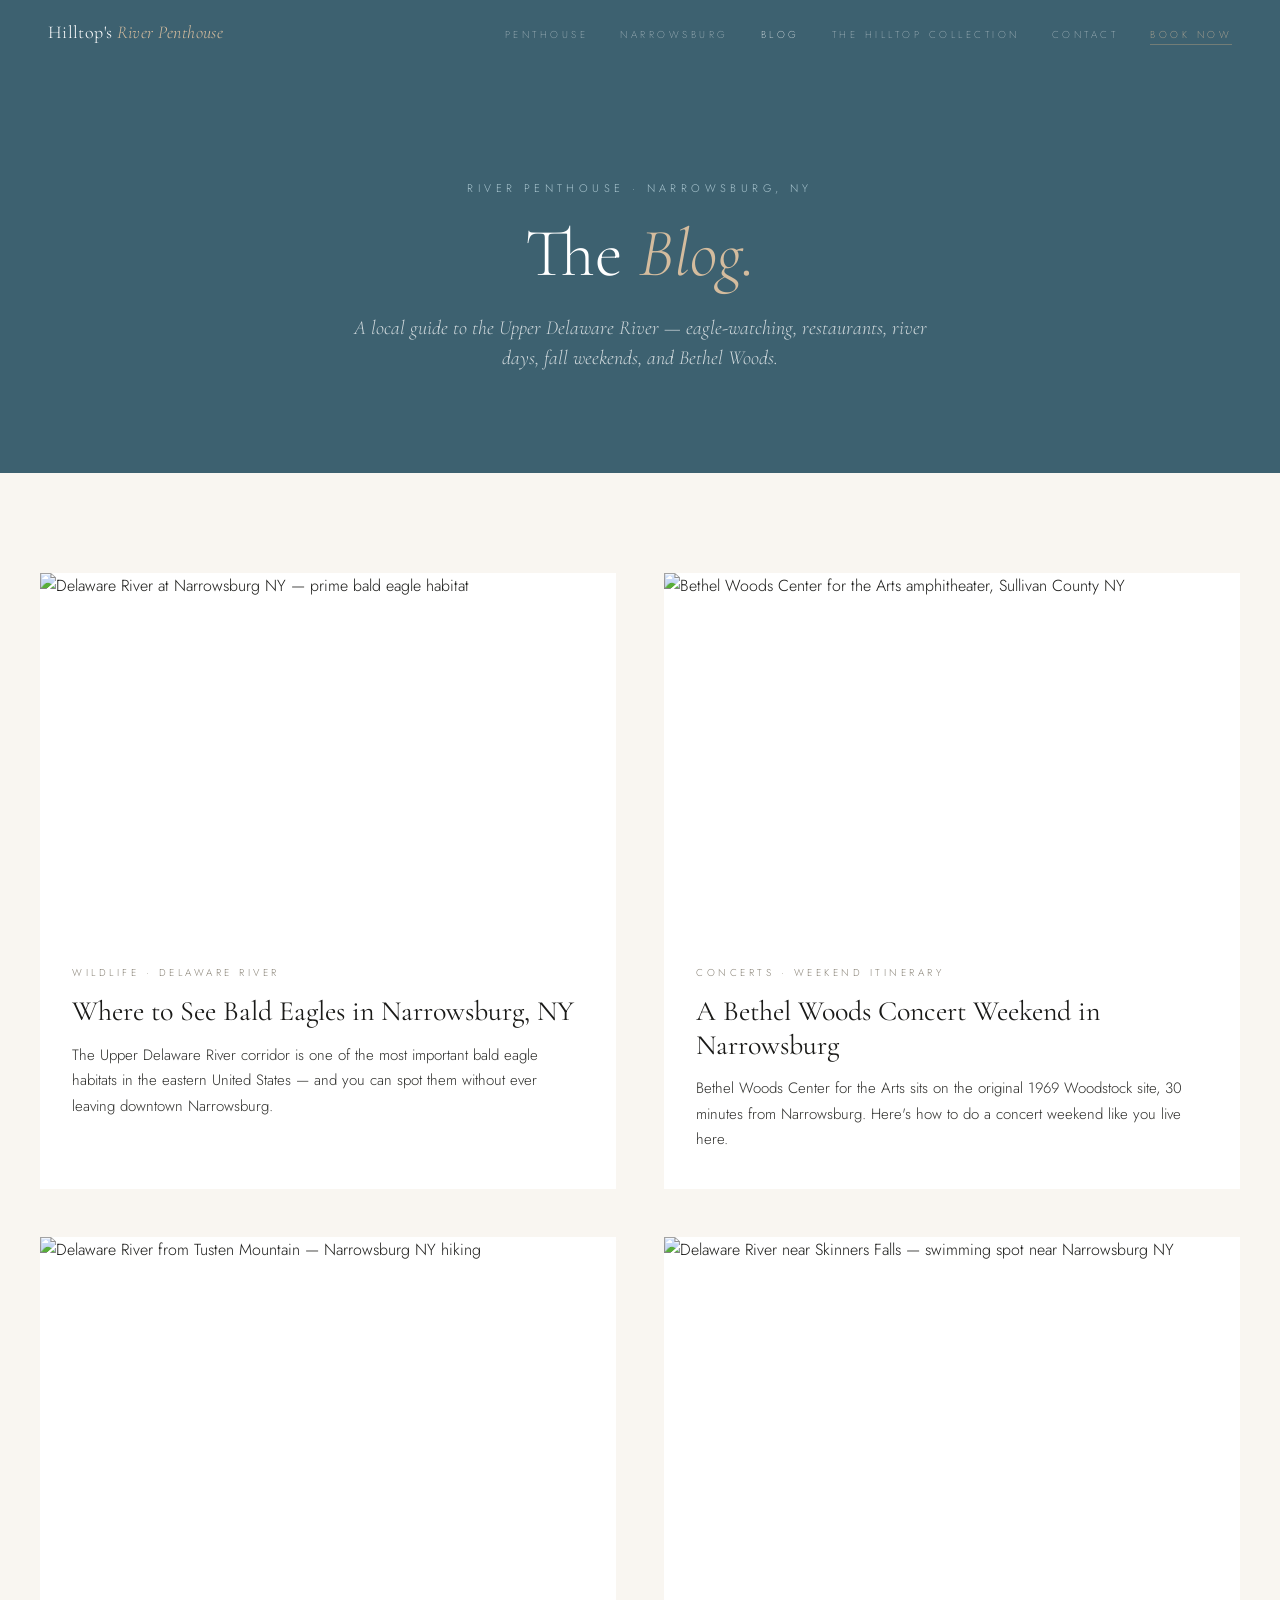
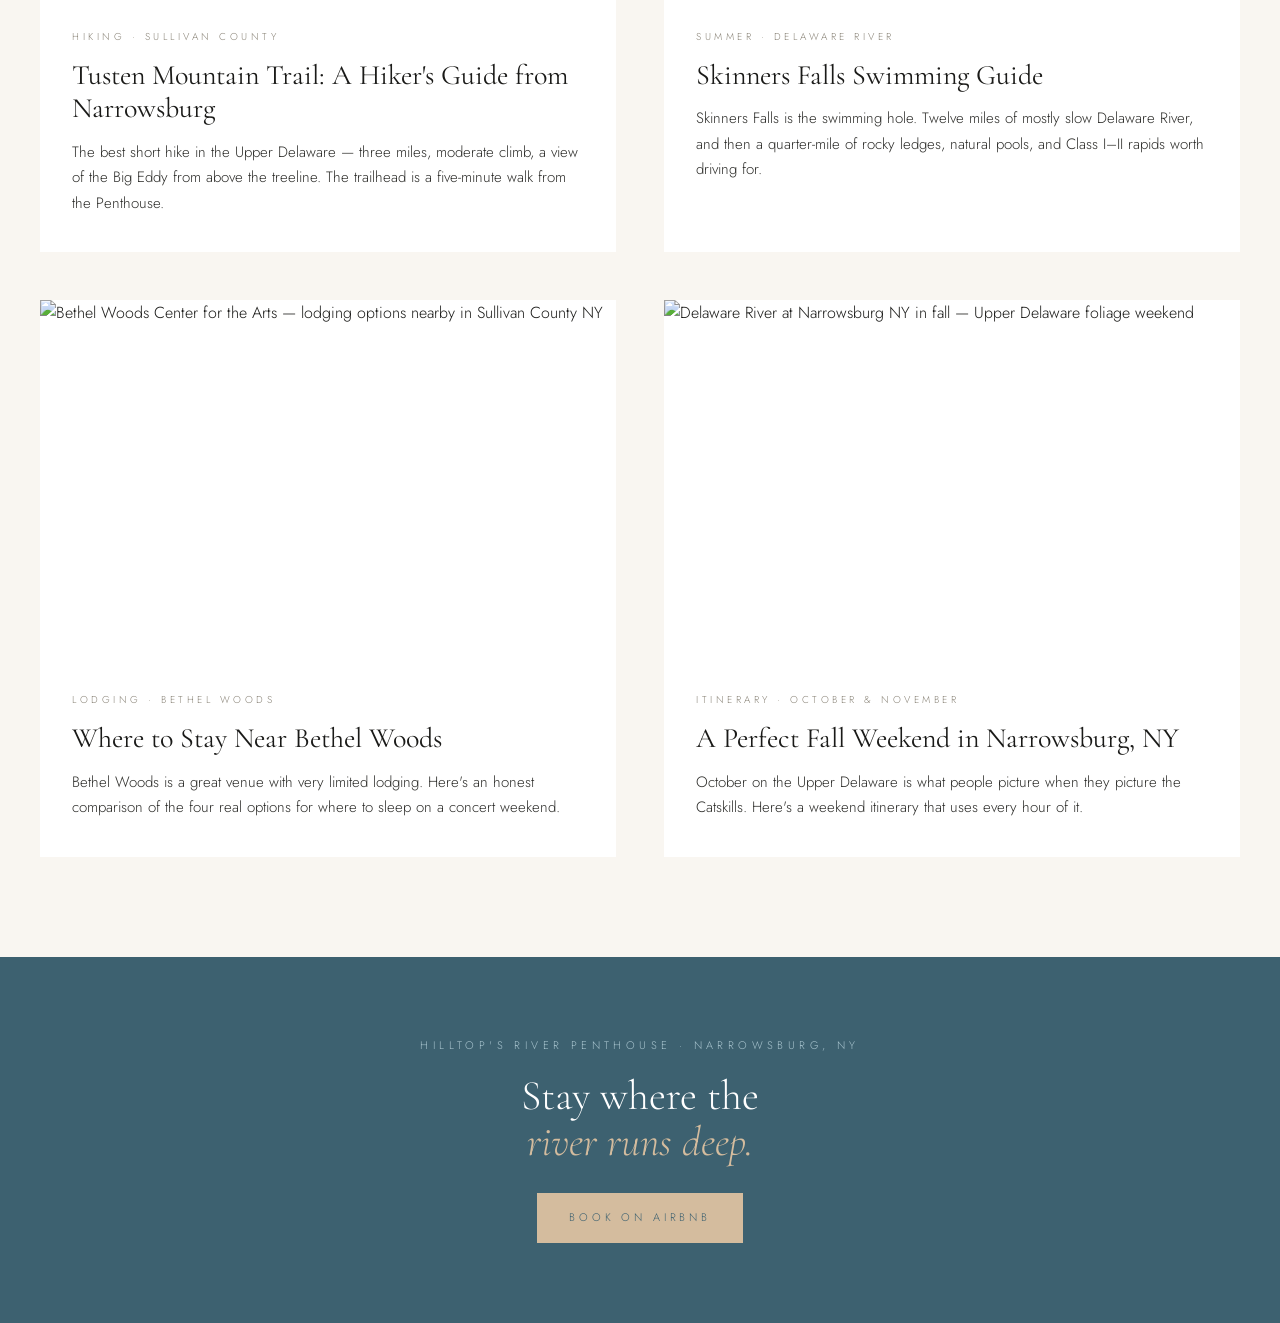
==== riverpenthouse/blog/index.html @ 088f4611 "Add files via upload" ====
<!DOCTYPE html>
<html lang="en">
<head>
  <meta charset="UTF-8">
  <meta name="viewport" content="width=device-width, initial-scale=1.0">
  <title>River Penthouse Blog · A Local Guide to Narrowsburg & The Upper Delaware</title>
  <meta name="description" content="A local guide to Narrowsburg NY, the Upper Delaware River, and Sullivan County Catskills — bald eagles, hiking, restaurants, Bethel Woods, and weekend itineraries.">
  <link rel="canonical" href="https://www.riverpenthouse.com/blog">
  <meta property="og:title" content="River Penthouse Blog · A Local Guide to Narrowsburg">
  <meta property="og:description" content="Local guide to Narrowsburg NY, the Delaware River, and Sullivan County Catskills.">
  <meta property="og:image" content="https://www.riverpenthouse.com/img/hero.webp">
  <meta property="og:type" content="website">
  <meta property="og:url" content="https://www.riverpenthouse.com/blog">
  <script type="application/ld+json">
  {
    "@context": "https://schema.org",
    "@type": "Blog",
    "name": "River Penthouse Blog",
    "description": "A local guide to Narrowsburg, NY, the Upper Delaware River, and Sullivan County Catskills — bald eagles, hiking, restaurants, Bethel Woods, and weekend itineraries.",
    "url": "https://www.riverpenthouse.com/blog",
    "publisher": {
      "@type": "Organization",
      "name": "Hilltop\u0027s River Penthouse",
      "url": "https://www.riverpenthouse.com/"
    },
    "blogPost": [
      {
        "@type": "BlogPosting",
        "headline": "Where to See Bald Eagles in Narrowsburg, NY",
        "url": "https://www.riverpenthouse.com/blog/where-to-see-bald-eagles-narrowsburg",
        "datePublished": "2026-05-14",
        "image": "https://www.riverpenthouse.com/img/hero.webp"
      },
      {
        "@type": "BlogPosting",
        "headline": "A Bethel Woods Concert Weekend in Narrowsburg",
        "url": "https://www.riverpenthouse.com/blog/bethel-woods-concert-weekend-narrowsburg",
        "datePublished": "2026-05-14",
        "image": "https://www.riverpenthouse.com/img/bethel-woods.webp"
      },
      {
        "@type": "BlogPosting",
        "headline": "Tusten Mountain Trail: A Hiker's Guide from Narrowsburg",
        "url": "https://www.riverpenthouse.com/blog/tusten-mountain-trail-hike-narrowsburg",
        "datePublished": "2026-05-14",
        "image": "https://www.riverpenthouse.com/img/hero.webp"
      },
      {
        "@type": "BlogPosting",
        "headline": "Skinners Falls Swimming Guide",
        "url": "https://www.riverpenthouse.com/blog/skinners-falls-swimming-guide",
        "datePublished": "2026-05-14",
        "image": "https://www.riverpenthouse.com/img/hero.webp"
      },
      {
        "@type": "BlogPosting",
        "headline": "Where to Stay Near Bethel Woods",
        "url": "https://www.riverpenthouse.com/blog/where-to-stay-near-bethel-woods",
        "datePublished": "2026-05-14",
        "image": "https://www.riverpenthouse.com/img/bethel-woods.webp"
      },
      {
        "@type": "BlogPosting",
        "headline": "A Perfect Fall Weekend in Narrowsburg, NY",
        "url": "https://www.riverpenthouse.com/blog/perfect-fall-weekend-narrowsburg",
        "datePublished": "2026-05-14",
        "image": "https://www.riverpenthouse.com/img/hero.webp"
      }
    ]
  }
  </script>
  <link href="https://fonts.googleapis.com/css2?family=Cormorant+Garamond:ital,wght@0,300;0,400;0,600;1,300;1,400;1,600&family=Jost:wght@200;300;400&display=swap" rel="stylesheet">
  <style>
    *, *::before, *::after { box-sizing: border-box; margin: 0; padding: 0; }
    :root {
      --cream: #f9f6f1;
      --cream-dark: #f0ebe3;
      --sand: #e0d8cc;
      --river: #6b8f9e;
      --river-deep: #3d6170;
      --river-light: #a8c4ce;
      --ink: #1a1a18;
      --ink-soft: #2e2e2b;
      --stone: #8a8478;
      --stone-light: #b5b0a8;
      --gold: #c4a882;
      --gold-light: #d4bc9e;
      --white: #ffffff;
    }
    html { scroll-behavior: smooth; }
    body { background: var(--cream); color: var(--ink); font-family: 'Jost', sans-serif; font-weight: 300; overflow-x: hidden; width: 100%; line-height: 1.6; }
    img { max-width: 100%; height: auto; display: block; }
    a { color: inherit; }

    /* NAV */
    .site-nav { position: fixed; top: 0; left: 0; right: 0; z-index: 1000; padding: 18px 48px; display: flex; align-items: center; justify-content: space-between; transition: background 0.4s ease, box-shadow 0.4s ease; }
    .site-nav.scrolled { background: rgba(26,26,24,0.92); backdrop-filter: blur(12px); -webkit-backdrop-filter: blur(12px); box-shadow: 0 1px 0 rgba(255,255,255,0.06); }
    .nav-logo { font-family: 'Cormorant Garamond', serif; font-weight: 300; font-size: 18px; color: var(--white); text-decoration: none; letter-spacing: 0.02em; flex-shrink: 0; }
    .nav-logo em { font-style: italic; color: var(--gold-light); }
    .nav-links { display: flex; align-items: center; gap: 32px; list-style: none; }
    .nav-links a { font-family: 'Jost', sans-serif; font-weight: 200; font-size: 10px; letter-spacing: 0.35em; text-transform: uppercase; color: rgba(255,255,255,0.65); text-decoration: none; transition: color 0.2s ease; }
    .nav-links a:hover { color: var(--white); }
    .nav-links a.active { color: var(--white); }
    .nav-links .nav-book a { color: var(--gold-light); border-bottom: 1px solid rgba(196,168,130,0.4); padding-bottom: 2px; }
    .nav-links .nav-book a:hover { color: var(--gold); border-color: var(--gold); }
    .nav-toggle { display: none; flex-direction: column; gap: 5px; cursor: pointer; padding: 4px; background: none; border: none; }
    .nav-toggle span { display: block; width: 22px; height: 1px; background: rgba(255,255,255,0.7); transition: all 0.3s ease; }
    .nav-toggle.open span:nth-child(1) { transform: translateY(6px) rotate(45deg); }
    .nav-toggle.open span:nth-child(2) { opacity: 0; }
    .nav-toggle.open span:nth-child(3) { transform: translateY(-6px) rotate(-45deg); }
    .nav-mobile { display: none; position: fixed; top: 64px; left: 0; right: 0; background: rgba(26,26,24,0.98); backdrop-filter: blur(12px); z-index: 999; padding: 20px 32px 36px; transform: translateY(-100%); transition: transform 0.35s ease; }
    .nav-mobile.open { transform: translateY(0); }
    .nav-mobile ul { list-style: none; }
    .nav-mobile li { padding: 14px 0; border-bottom: 1px solid rgba(255,255,255,0.08); }
    .nav-mobile a { font-family: 'Jost', sans-serif; font-weight: 300; font-size: 13px; letter-spacing: 0.2em; text-transform: uppercase; color: rgba(255,255,255,0.85); text-decoration: none; }
    .nav-mobile .nav-book-mobile a { color: var(--gold-light); }

    /* TYPOGRAPHY */
    .section-eyebrow { font-family: 'Jost', sans-serif; font-weight: 300; font-size: 11px; letter-spacing: 0.4em; text-transform: uppercase; color: var(--stone); }
    .section-title { font-family: 'Cormorant Garamond', serif; font-weight: 300; line-height: 1.05; letter-spacing: -0.01em; color: var(--ink); }
    .section-title em { font-style: italic; color: var(--gold); }

    /* BLOG-SPECIFIC */
    .post-hero { position: relative; height: 70vh; min-height: 480px; max-height: 720px; overflow: hidden; }
    .post-hero-bg { position: absolute; inset: 0; }
    .post-hero-bg img { width: 100%; height: 100%; object-fit: cover; }
    .post-hero-bg::after { content: ''; position: absolute; inset: 0; background: linear-gradient(to bottom, rgba(26,26,24,0.25) 0%, rgba(26,26,24,0.15) 40%, rgba(26,26,24,0.7) 100%); }
    .post-hero-content { position: absolute; bottom: 0; left: 0; right: 0; padding: 64px 48px; max-width: 1100px; margin: 0 auto; }
    .post-hero-eyebrow { font-family: 'Jost', sans-serif; font-weight: 300; font-size: 11px; letter-spacing: 0.4em; text-transform: uppercase; color: var(--gold-light); margin-bottom: 20px; }
    .post-hero-title { font-family: 'Cormorant Garamond', serif; font-weight: 300; font-size: clamp(36px, 6vw, 64px); line-height: 1.05; letter-spacing: -0.01em; color: var(--white); max-width: 920px; }
    .post-hero-title em { font-style: italic; color: var(--gold-light); }
    .post-meta { font-family: 'Jost', sans-serif; font-weight: 300; font-size: 12px; letter-spacing: 0.2em; text-transform: uppercase; color: rgba(255,255,255,0.6); margin-top: 24px; }

    .post-body { max-width: 720px; margin: 0 auto; padding: 80px 32px 60px; }
    .post-lead { font-family: 'Cormorant Garamond', serif; font-weight: 300; font-style: italic; font-size: 22px; line-height: 1.55; color: var(--ink-soft); margin-bottom: 40px; }
    .post-body h2 { font-family: 'Cormorant Garamond', serif; font-weight: 400; font-size: 30px; line-height: 1.2; letter-spacing: -0.005em; color: var(--ink); margin: 56px 0 20px; }
    .post-body h3 { font-family: 'Cormorant Garamond', serif; font-weight: 600; font-size: 22px; line-height: 1.3; color: var(--ink); margin: 36px 0 14px; }
    .post-body p { font-family: 'Jost', sans-serif; font-weight: 300; font-size: 17px; line-height: 1.85; color: var(--ink-soft); margin-bottom: 22px; }
    .post-body a { color: var(--river-deep); text-decoration: none; border-bottom: 1px solid rgba(61,97,112,0.3); transition: border-color 0.2s ease; }
    .post-body a:hover { border-color: var(--river-deep); }
    .post-body strong { font-weight: 400; color: var(--ink); }
    .post-body em { font-style: italic; }
    .post-body ul, .post-body ol { margin: 8px 0 26px; padding-left: 24px; }
    .post-body li { font-family: 'Jost', sans-serif; font-weight: 300; font-size: 17px; line-height: 1.85; color: var(--ink-soft); margin-bottom: 8px; padding-left: 4px; }
    .post-body li::marker { color: var(--gold); }
    .post-body blockquote { border-left: 3px solid var(--gold); padding: 6px 0 6px 26px; margin: 32px 0; font-family: 'Cormorant Garamond', serif; font-style: italic; font-size: 22px; line-height: 1.5; color: var(--river-deep); }
    .post-callout { background: var(--cream-dark); padding: 32px 36px; margin: 40px 0; border-left: 3px solid var(--gold); }
    .post-callout p { margin-bottom: 0; font-size: 16px; }
    .post-callout p + p { margin-top: 14px; }
    .post-callout strong { color: var(--river-deep); }

    /* RELATED POSTS */
    .related-section { background: var(--cream-dark); padding: 80px 32px; margin-top: 80px; }
    .related-inner { max-width: 1100px; margin: 0 auto; }
    .related-header { text-align: center; margin-bottom: 48px; }
    .related-header .section-eyebrow { display: block; margin-bottom: 16px; }
    .related-header .section-title { font-size: 38px; }
    .related-grid { display: grid; grid-template-columns: repeat(3, 1fr); gap: 32px; }
    .related-card { background: var(--white); overflow: hidden; display: block; color: inherit; text-decoration: none; transition: transform 0.3s ease, box-shadow 0.3s ease; }
    .related-card:hover { transform: translateY(-3px); box-shadow: 0 12px 32px rgba(26,26,24,0.08); }
    .related-card img { width: 100%; aspect-ratio: 4/3; object-fit: cover; }
    .related-card-info { padding: 24px 22px 26px; }
    .related-card-eyebrow { font-family: 'Jost', sans-serif; font-weight: 300; font-size: 10px; letter-spacing: 0.3em; text-transform: uppercase; color: var(--stone); margin-bottom: 10px; }
    .related-card-title { font-family: 'Cormorant Garamond', serif; font-weight: 400; font-size: 20px; line-height: 1.25; color: var(--ink); }

    /* CTA */
    .post-cta { background: var(--river-deep); padding: 80px 32px; text-align: center; color: var(--white); }
    .post-cta-eyebrow { font-family: 'Jost', sans-serif; font-weight: 300; font-size: 11px; letter-spacing: 0.4em; text-transform: uppercase; color: var(--river-light); margin-bottom: 18px; }
    .post-cta-title { font-family: 'Cormorant Garamond', serif; font-weight: 300; font-size: 42px; line-height: 1.1; color: var(--white); margin-bottom: 28px; }
    .post-cta-title em { font-style: italic; color: var(--gold-light); }
    .post-cta-btn { display: inline-block; padding: 16px 32px; font-family: 'Jost', sans-serif; font-weight: 300; font-size: 11px; letter-spacing: 0.35em; text-transform: uppercase; color: var(--river-deep); background: var(--gold-light); text-decoration: none; transition: background 0.3s ease; }
    .post-cta-btn:hover { background: var(--white); }

    /* BLOG INDEX */
    .blog-hero { background: var(--river-deep); padding: 180px 48px 100px; text-align: center; color: var(--white); }
    .blog-hero-eyebrow { font-family: 'Jost', sans-serif; font-weight: 300; font-size: 11px; letter-spacing: 0.4em; text-transform: uppercase; color: var(--river-light); margin-bottom: 20px; }
    .blog-hero-title { font-family: 'Cormorant Garamond', serif; font-weight: 300; font-size: clamp(40px, 6vw, 68px); line-height: 1.05; color: var(--white); margin-bottom: 24px; }
    .blog-hero-title em { font-style: italic; color: var(--gold-light); }
    .blog-hero-desc { font-family: 'Cormorant Garamond', serif; font-weight: 300; font-style: italic; font-size: 20px; color: rgba(255,255,255,0.75); max-width: 580px; margin: 0 auto; line-height: 1.5; }
    .blog-grid-section { padding: 100px 32px; }
    .blog-grid-inner { max-width: 1200px; margin: 0 auto; display: grid; grid-template-columns: repeat(2, 1fr); gap: 48px; }
    .blog-post-card { background: var(--white); overflow: hidden; display: block; color: inherit; text-decoration: none; transition: transform 0.3s ease, box-shadow 0.3s ease; }
    .blog-post-card:hover { transform: translateY(-4px); box-shadow: 0 16px 40px rgba(26,26,24,0.08); }
    .blog-post-card img { width: 100%; aspect-ratio: 16/10; object-fit: cover; }
    .blog-post-card-info { padding: 32px 32px 36px; }
    .blog-post-card-eyebrow { font-family: 'Jost', sans-serif; font-weight: 300; font-size: 10px; letter-spacing: 0.35em; text-transform: uppercase; color: var(--stone); margin-bottom: 14px; }
    .blog-post-card-title { font-family: 'Cormorant Garamond', serif; font-weight: 400; font-size: 28px; line-height: 1.2; color: var(--ink); margin-bottom: 14px; }
    .blog-post-card-excerpt { font-family: 'Jost', sans-serif; font-weight: 300; font-size: 15px; line-height: 1.7; color: var(--ink-soft); }
    .blog-post-card:hover .blog-post-card-title { color: var(--river-deep); }

    @media (max-width: 768px) {
      .site-nav { padding: 14px 20px; }
      .nav-links { display: none; }
      .nav-toggle { display: flex; }
      .nav-mobile { display: block; }
      .post-hero { height: auto; min-height: 360px; max-height: none; padding-top: 64px; }
      .post-hero-content { padding: 48px 24px 36px; }
      .post-body { padding: 56px 24px 40px; }
      .post-body h2 { font-size: 26px; margin: 40px 0 16px; }
      .post-body h3 { font-size: 20px; }
      .post-body p, .post-body li { font-size: 16px; }
      .related-grid { grid-template-columns: 1fr; gap: 24px; }
      .blog-hero { padding: 130px 20px 70px; }
      .blog-grid-section { padding: 60px 20px; }
      .blog-grid-inner { grid-template-columns: 1fr; gap: 32px; }
      .blog-post-card-info { padding: 24px 22px 28px; }
      .blog-post-card-title { font-size: 24px; }
      .post-cta { padding: 60px 24px; }
      .post-cta-title { font-size: 32px; }
    }
</style>
</head>
<body>
  <nav class="site-nav" id="siteNav">
    <a href="/" class="nav-logo">Hilltop's <em>River Penthouse</em></a>
    <ul class="nav-links">
      <li><a href="/">Penthouse</a></li>
      <li><a href="/narrowsburg">Narrowsburg</a></li>
      <li><a href="/blog" class="active">Blog</a></li>
      <li><a href="/collection">The Hilltop Collection</a></li>
      <li><a href="/contact">Contact</a></li>
      <li class="nav-book"><a href="https://www.airbnb.com/rooms/1452914886228919955" target="_blank">Book Now</a></li>
    </ul>
    <button class="nav-toggle" id="navToggle" aria-label="Toggle menu"><span></span><span></span><span></span></button>
  </nav>

  <div class="nav-mobile" id="navMobile">
    <ul>
      <li><a href="/">Penthouse</a></li>
      <li><a href="/narrowsburg">Narrowsburg</a></li>
      <li><a href="/blog">Blog</a></li>
      <li><a href="/collection">The Hilltop Collection</a></li>
      <li><a href="/contact">Contact</a></li>
      <li class="nav-book-mobile"><a href="https://www.airbnb.com/rooms/1452914886228919955" target="_blank">Book Now →</a></li>
    </ul>
  </div>

  <section class="blog-hero">
    <p class="blog-hero-eyebrow">River Penthouse · Narrowsburg, NY</p>
    <h1 class="blog-hero-title">The <em>Blog.</em></h1>
    <p class="blog-hero-desc">A local guide to the Upper Delaware River — eagle-watching, restaurants, river days, fall weekends, and Bethel Woods.</p>
  </section>

  <section class="blog-grid-section">
    <div class="blog-grid-inner">
      <a class="blog-post-card" href="/blog/where-to-see-bald-eagles-narrowsburg">
        <img src="/img/hero.webp" alt="Delaware River at Narrowsburg NY — prime bald eagle habitat">
        <div class="blog-post-card-info">
          <p class="blog-post-card-eyebrow">Wildlife · Delaware River</p>
          <h2 class="blog-post-card-title">Where to See Bald Eagles in Narrowsburg, NY</h2>
          <p class="blog-post-card-excerpt">The Upper Delaware River corridor is one of the most important bald eagle habitats in the eastern United States — and you can spot them without ever leaving downtown Narrowsburg.</p>
        </div>
      </a>
      <a class="blog-post-card" href="/blog/bethel-woods-concert-weekend-narrowsburg">
        <img src="/img/bethel-woods.webp" alt="Bethel Woods Center for the Arts amphitheater, Sullivan County NY">
        <div class="blog-post-card-info">
          <p class="blog-post-card-eyebrow">Concerts · Weekend Itinerary</p>
          <h2 class="blog-post-card-title">A Bethel Woods Concert Weekend in Narrowsburg</h2>
          <p class="blog-post-card-excerpt">Bethel Woods Center for the Arts sits on the original 1969 Woodstock site, 30 minutes from Narrowsburg. Here's how to do a concert weekend like you live here.</p>
        </div>
      </a>
      <a class="blog-post-card" href="/blog/tusten-mountain-trail-hike-narrowsburg">
        <img src="/img/hero.webp" alt="Delaware River from Tusten Mountain — Narrowsburg NY hiking">
        <div class="blog-post-card-info">
          <p class="blog-post-card-eyebrow">Hiking · Sullivan County</p>
          <h2 class="blog-post-card-title">Tusten Mountain Trail: A Hiker's Guide from Narrowsburg</h2>
          <p class="blog-post-card-excerpt">The best short hike in the Upper Delaware — three miles, moderate climb, a view of the Big Eddy from above the treeline. The trailhead is a five-minute walk from the Penthouse.</p>
        </div>
      </a>
      <a class="blog-post-card" href="/blog/skinners-falls-swimming-guide">
        <img src="/img/hero.webp" alt="Delaware River near Skinners Falls — swimming spot near Narrowsburg NY">
        <div class="blog-post-card-info">
          <p class="blog-post-card-eyebrow">Summer · Delaware River</p>
          <h2 class="blog-post-card-title">Skinners Falls Swimming Guide</h2>
          <p class="blog-post-card-excerpt">Skinners Falls is the swimming hole. Twelve miles of mostly slow Delaware River, and then a quarter-mile of rocky ledges, natural pools, and Class I–II rapids worth driving for.</p>
        </div>
      </a>
      <a class="blog-post-card" href="/blog/where-to-stay-near-bethel-woods">
        <img src="/img/bethel-woods.webp" alt="Bethel Woods Center for the Arts — lodging options nearby in Sullivan County NY">
        <div class="blog-post-card-info">
          <p class="blog-post-card-eyebrow">Lodging · Bethel Woods</p>
          <h2 class="blog-post-card-title">Where to Stay Near Bethel Woods</h2>
          <p class="blog-post-card-excerpt">Bethel Woods is a great venue with very limited lodging. Here's an honest comparison of the four real options for where to sleep on a concert weekend.</p>
        </div>
      </a>
      <a class="blog-post-card" href="/blog/perfect-fall-weekend-narrowsburg">
        <img src="/img/hero.webp" alt="Delaware River at Narrowsburg NY in fall — Upper Delaware foliage weekend">
        <div class="blog-post-card-info">
          <p class="blog-post-card-eyebrow">Itinerary · October & November</p>
          <h2 class="blog-post-card-title">A Perfect Fall Weekend in Narrowsburg, NY</h2>
          <p class="blog-post-card-excerpt">October on the Upper Delaware is what people picture when they picture the Catskills. Here's a weekend itinerary that uses every hour of it.</p>
        </div>
      </a>
    </div>
  </section>

  <section class="post-cta">
    <p class="post-cta-eyebrow">Hilltop's River Penthouse · Narrowsburg, NY</p>
    <h2 class="post-cta-title">Stay where the<br><em>river runs deep.</em></h2>
    <a href="https://www.airbnb.com/rooms/1452914886228919955" target="_blank" class="post-cta-btn">Book on Airbnb</a>
  </section>

  <script>
    const nav = document.getElementById('siteNav');
    window.addEventListener('scroll', () => { nav.classList.toggle('scrolled', window.scrollY > 40); });
    const toggle = document.getElementById('navToggle');
    const mobileNav = document.getElementById('navMobile');
    toggle.addEventListener('click', () => { toggle.classList.toggle('open'); mobileNav.classList.toggle('open'); });
    mobileNav.querySelectorAll('a').forEach(a => { a.addEventListener('click', () => { toggle.classList.remove('open'); mobileNav.classList.remove('open'); }); });
  </script>

</body>
</html>
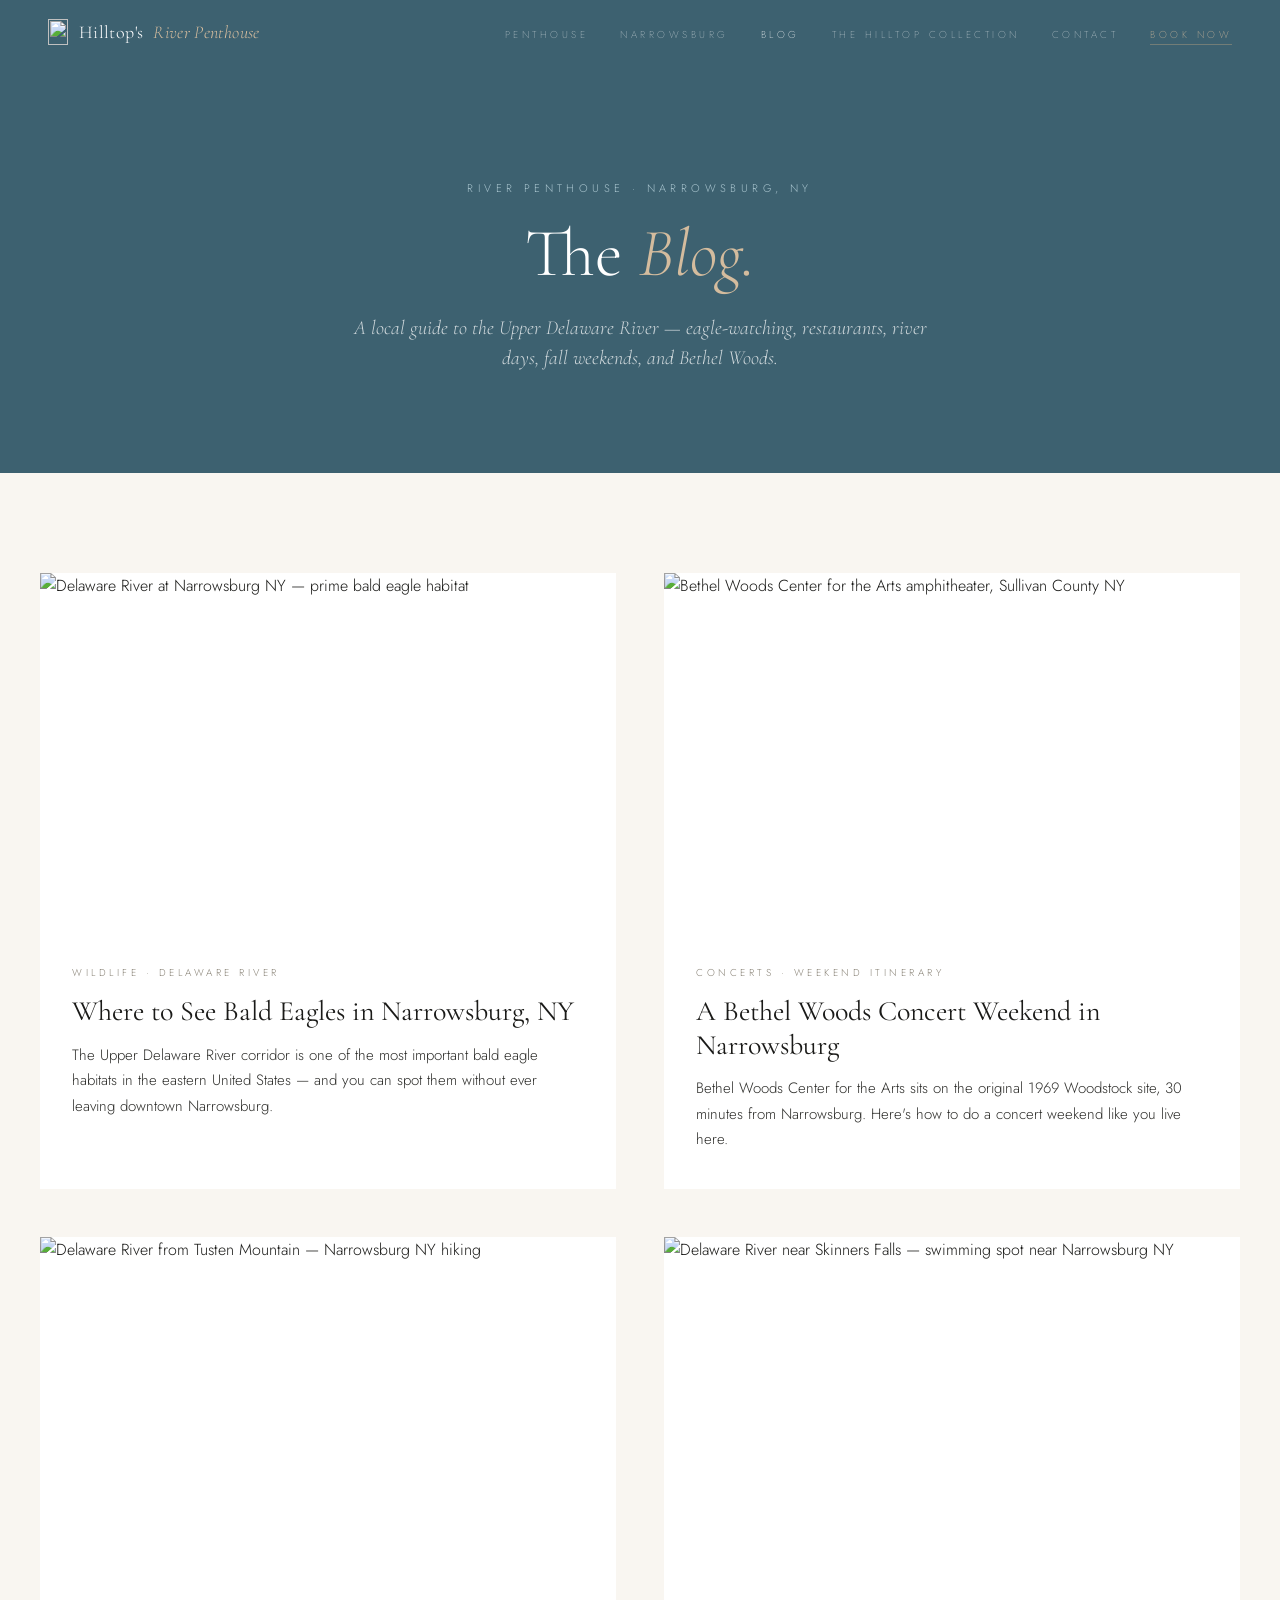
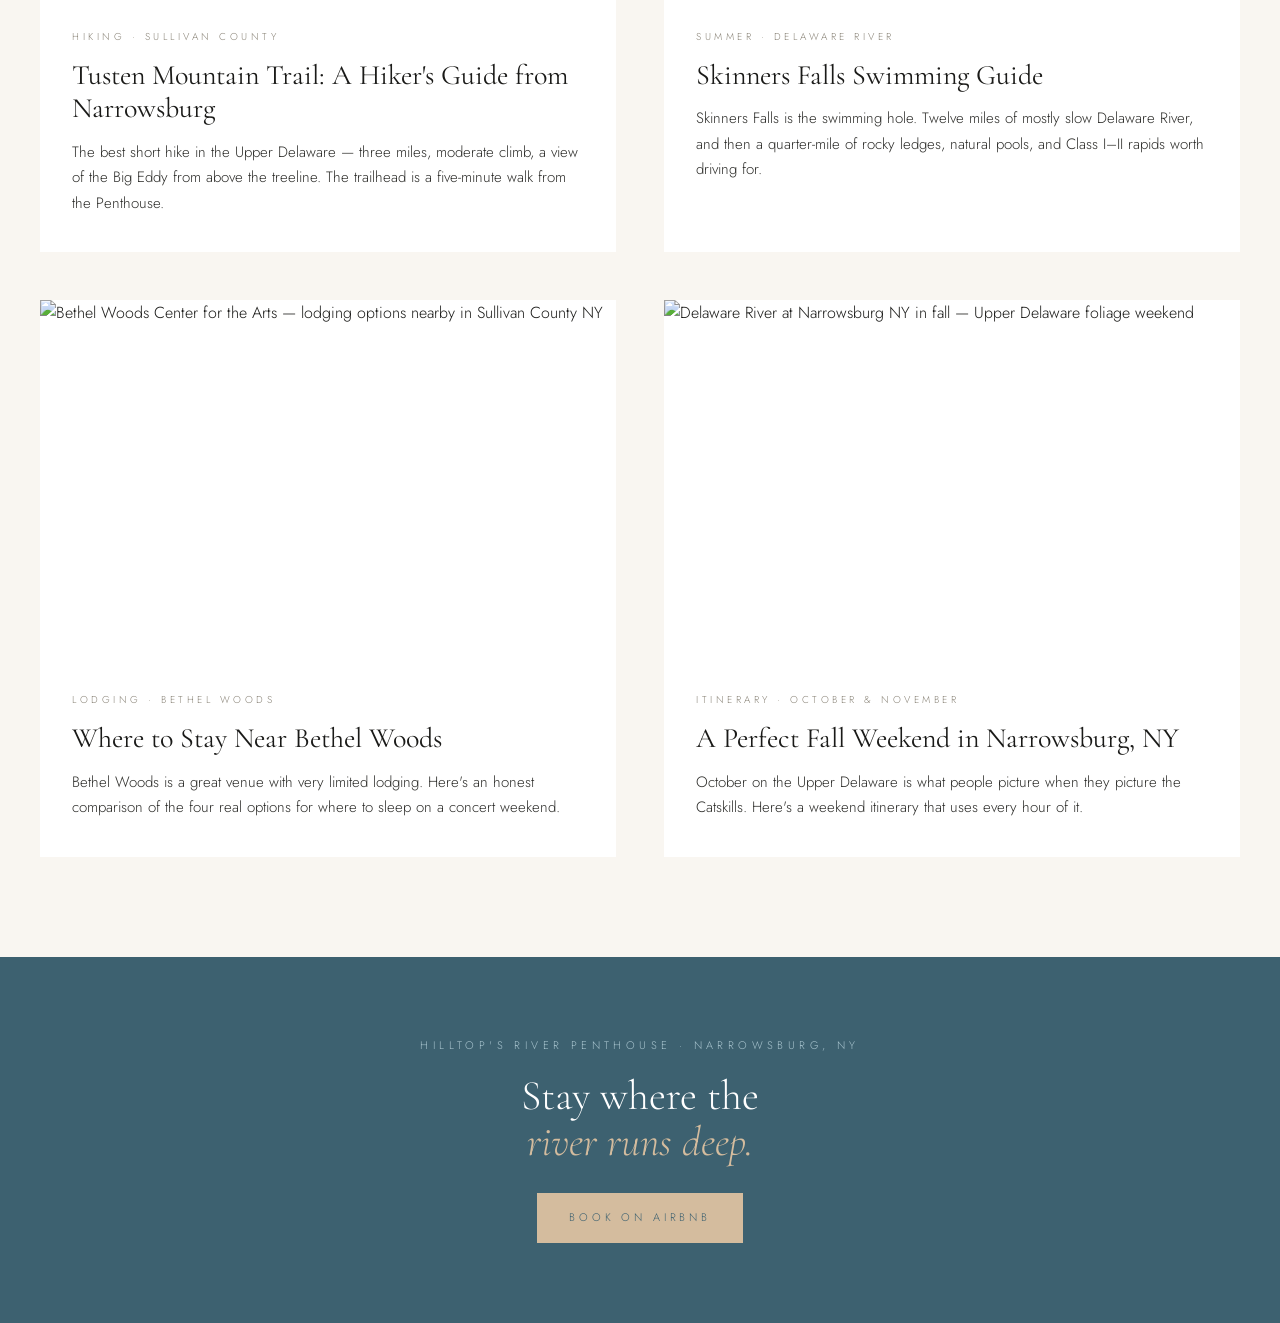
==== commit e7948c75: "Cornelius favicon and nav mark; drop The Laundrette; A-Frame downstairs - Favicon set redrawn as Cor" ====
--- a/riverpenthouse/blog/index.html
+++ b/riverpenthouse/blog/index.html
@@ -97,6 +97,8 @@
     .site-nav.scrolled { background: rgba(26,26,24,0.92); backdrop-filter: blur(12px); -webkit-backdrop-filter: blur(12px); box-shadow: 0 1px 0 rgba(255,255,255,0.06); }
     .nav-logo { font-family: 'Cormorant Garamond', serif; font-weight: 300; font-size: 18px; color: var(--white); text-decoration: none; letter-spacing: 0.02em; flex-shrink: 0; }
     .nav-logo em { font-style: italic; color: var(--gold-light); }
+    .nav-logo { display: inline-flex; align-items: center; gap: 10px; }
+    .nav-mark { display: block; width: auto; height: 26px; }
     .nav-links { display: flex; align-items: center; gap: 32px; list-style: none; }
     .nav-links a { font-family: 'Jost', sans-serif; font-weight: 200; font-size: 10px; letter-spacing: 0.35em; text-transform: uppercase; color: rgba(255,255,255,0.65); text-decoration: none; transition: color 0.2s ease; }
     .nav-links a:hover { color: var(--white); }
@@ -187,6 +189,13 @@
     .blog-post-card-title { font-family: 'Cormorant Garamond', serif; font-weight: 400; font-size: 28px; line-height: 1.2; color: var(--ink); margin-bottom: 14px; }
     .blog-post-card-excerpt { font-family: 'Jost', sans-serif; font-weight: 300; font-size: 15px; line-height: 1.7; color: var(--ink-soft); }
     .blog-post-card:hover .blog-post-card-title { color: var(--river-deep); }
+
+    /* The full nav needs about 1,090px with the logo; below that it would overlap. */
+    @media (max-width: 1100px) {
+      .nav-links { display: none; }
+      .nav-toggle { display: flex; }
+      .nav-mobile { display: block; }
+    }
 
     @media (max-width: 768px) {
       .site-nav { padding: 14px 20px; }
@@ -209,10 +218,16 @@
       .post-cta-title { font-size: 32px; }
     }
 </style>
+    <link rel="icon" type="image/x-icon" href="/favicon.ico">
+    <link rel="icon" type="image/svg+xml" href="/favicon.svg">
+    <link rel="icon" type="image/png" sizes="32x32" href="/favicon-32x32.png">
+    <link rel="icon" type="image/png" sizes="16x16" href="/favicon-16x16.png">
+    <link rel="apple-touch-icon" sizes="180x180" href="/apple-touch-icon.png">
+    <link rel="manifest" href="/manifest.json">
 </head>
 <body>
   <nav class="site-nav" id="siteNav">
-    <a href="/" class="nav-logo">Hilltop's <em>River Penthouse</em></a>
+    <a href="/" class="nav-logo"><img class="nav-mark" src="/img/cornelius.svg" alt="" width="21" height="26">Hilltop's <em>River Penthouse</em></a>
     <ul class="nav-links">
       <li><a href="/">Penthouse</a></li>
       <li><a href="/narrowsburg">Narrowsburg</a></li>
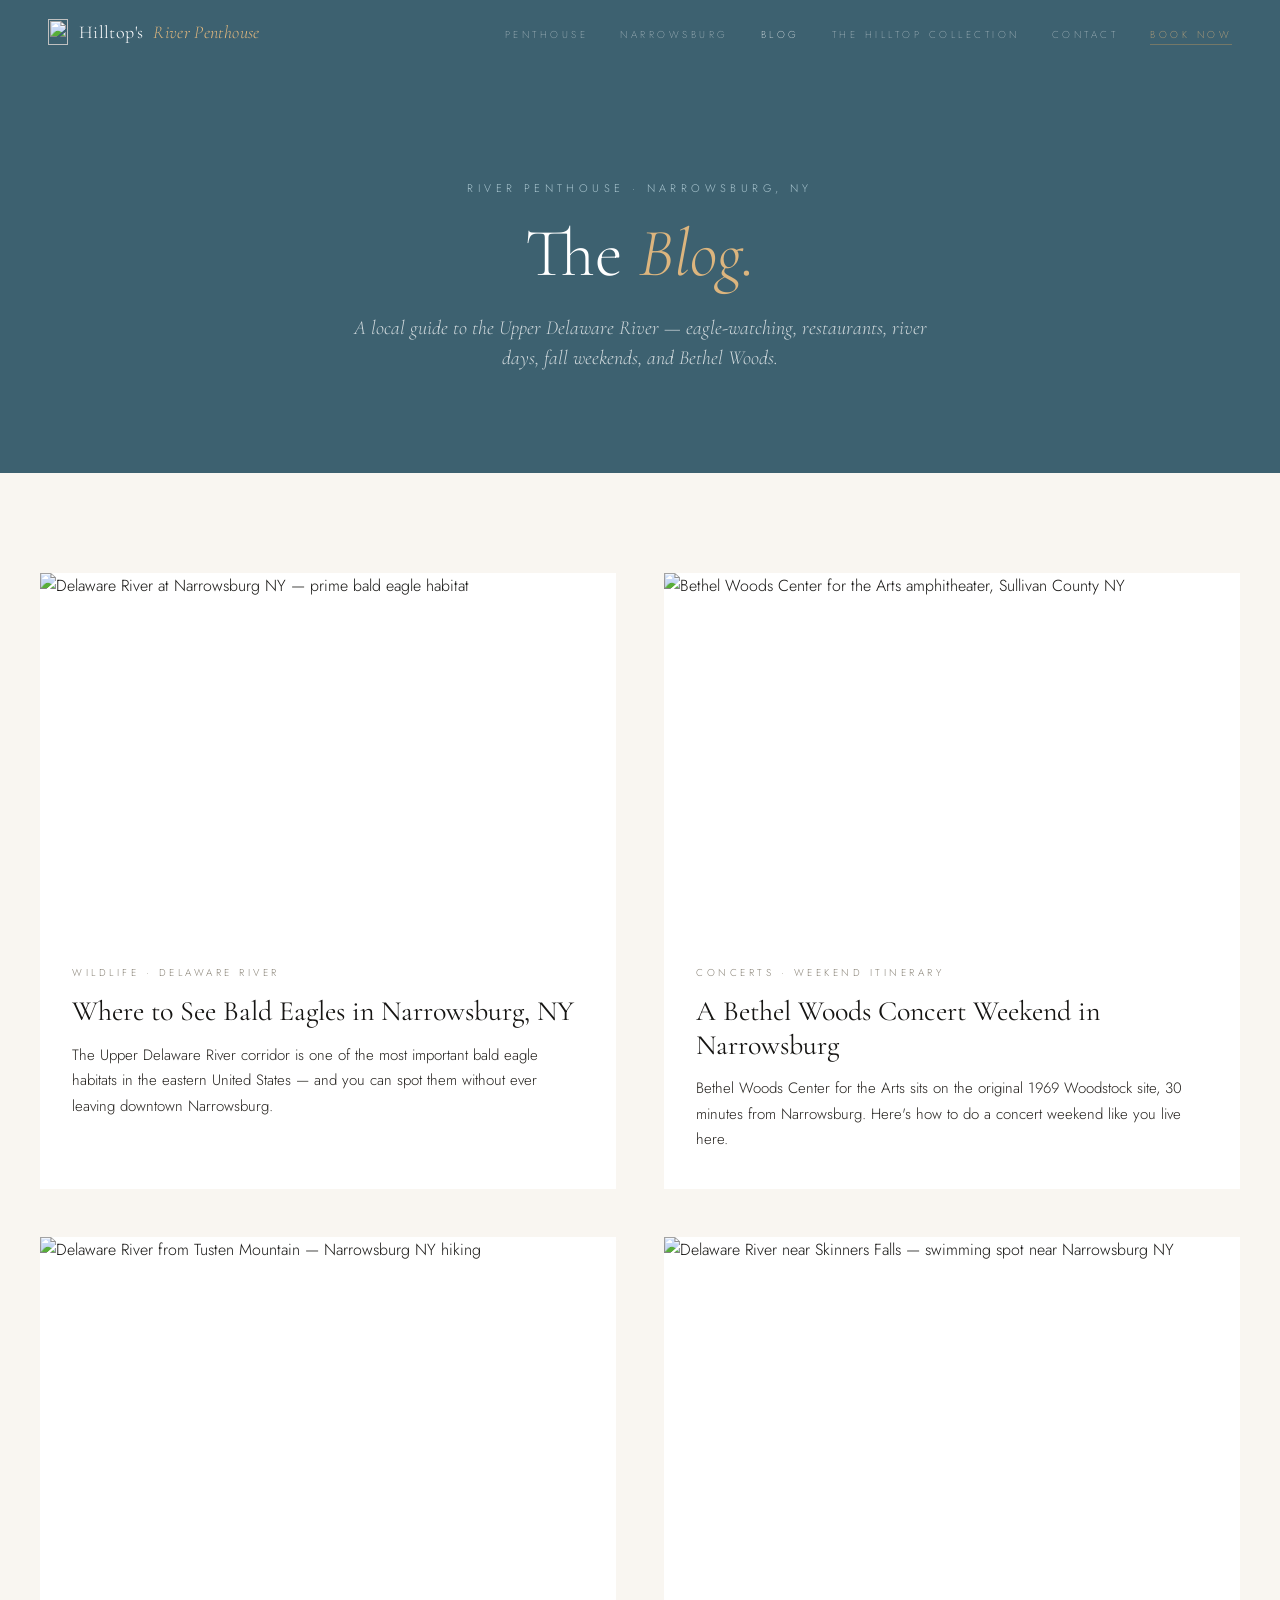
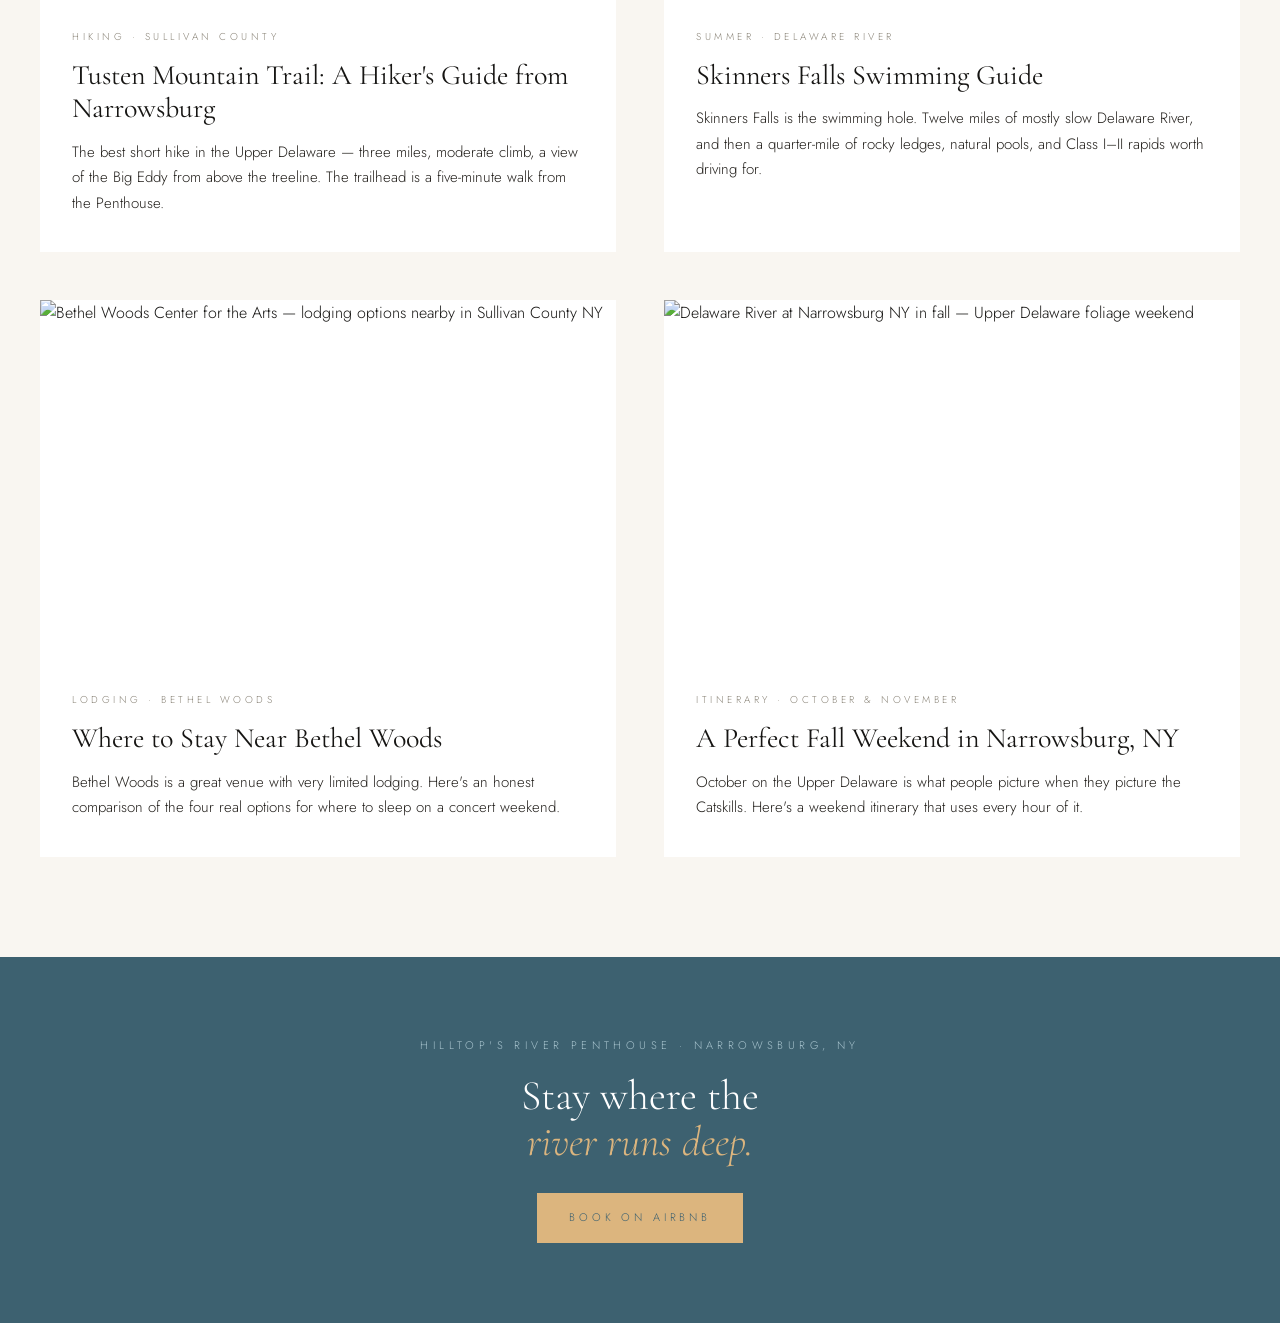
==== commit 7fa20762: "Warm the palette to the hero film; full-screen hero on desktop - Colours, on all 11 pages: the gold " ====
--- a/riverpenthouse/blog/index.html
+++ b/riverpenthouse/blog/index.html
@@ -79,12 +79,12 @@
       --river: #6b8f9e;
       --river-deep: #3d6170;
       --river-light: #a8c4ce;
-      --ink: #1a1a18;
-      --ink-soft: #2e2e2b;
+      --ink: #161513;
+      --ink-soft: #24211d;
       --stone: #8a8478;
       --stone-light: #b5b0a8;
-      --gold: #c4a882;
-      --gold-light: #d4bc9e;
+      --gold: #c89b5e;
+      --gold-light: #dcb57e;
       --white: #ffffff;
     }
     html { scroll-behavior: smooth; }
@@ -94,7 +94,7 @@
 
     /* NAV */
     .site-nav { position: fixed; top: 0; left: 0; right: 0; z-index: 1000; padding: 18px 48px; display: flex; align-items: center; justify-content: space-between; transition: background 0.4s ease, box-shadow 0.4s ease; }
-    .site-nav.scrolled { background: rgba(26,26,24,0.92); backdrop-filter: blur(12px); -webkit-backdrop-filter: blur(12px); box-shadow: 0 1px 0 rgba(255,255,255,0.06); }
+    .site-nav.scrolled { background: rgba(22,21,19,0.92); backdrop-filter: blur(12px); -webkit-backdrop-filter: blur(12px); box-shadow: 0 1px 0 rgba(255,255,255,0.06); }
     .nav-logo { font-family: 'Cormorant Garamond', serif; font-weight: 300; font-size: 18px; color: var(--white); text-decoration: none; letter-spacing: 0.02em; flex-shrink: 0; }
     .nav-logo em { font-style: italic; color: var(--gold-light); }
     .nav-logo { display: inline-flex; align-items: center; gap: 10px; }
@@ -103,14 +103,14 @@
     .nav-links a { font-family: 'Jost', sans-serif; font-weight: 200; font-size: 10px; letter-spacing: 0.35em; text-transform: uppercase; color: rgba(255,255,255,0.65); text-decoration: none; transition: color 0.2s ease; }
     .nav-links a:hover { color: var(--white); }
     .nav-links a.active { color: var(--white); }
-    .nav-links .nav-book a { color: var(--gold-light); border-bottom: 1px solid rgba(196,168,130,0.4); padding-bottom: 2px; }
+    .nav-links .nav-book a { color: var(--gold-light); border-bottom: 1px solid rgba(200,155,94,0.4); padding-bottom: 2px; }
     .nav-links .nav-book a:hover { color: var(--gold); border-color: var(--gold); }
     .nav-toggle { display: none; flex-direction: column; gap: 5px; cursor: pointer; padding: 4px; background: none; border: none; }
     .nav-toggle span { display: block; width: 22px; height: 1px; background: rgba(255,255,255,0.7); transition: all 0.3s ease; }
     .nav-toggle.open span:nth-child(1) { transform: translateY(6px) rotate(45deg); }
     .nav-toggle.open span:nth-child(2) { opacity: 0; }
     .nav-toggle.open span:nth-child(3) { transform: translateY(-6px) rotate(-45deg); }
-    .nav-mobile { display: none; position: fixed; top: 64px; left: 0; right: 0; background: rgba(26,26,24,0.98); backdrop-filter: blur(12px); z-index: 999; padding: 20px 32px 36px; transform: translateY(-100%); transition: transform 0.35s ease; }
+    .nav-mobile { display: none; position: fixed; top: 64px; left: 0; right: 0; background: rgba(22,21,19,0.98); backdrop-filter: blur(12px); z-index: 999; padding: 20px 32px 36px; transform: translateY(-100%); transition: transform 0.35s ease; }
     .nav-mobile.open { transform: translateY(0); }
     .nav-mobile ul { list-style: none; }
     .nav-mobile li { padding: 14px 0; border-bottom: 1px solid rgba(255,255,255,0.08); }
@@ -126,7 +126,7 @@
     .post-hero { position: relative; height: 70vh; min-height: 480px; max-height: 720px; overflow: hidden; }
     .post-hero-bg { position: absolute; inset: 0; }
     .post-hero-bg img { width: 100%; height: 100%; object-fit: cover; }
-    .post-hero-bg::after { content: ''; position: absolute; inset: 0; background: linear-gradient(to bottom, rgba(26,26,24,0.25) 0%, rgba(26,26,24,0.15) 40%, rgba(26,26,24,0.7) 100%); }
+    .post-hero-bg::after { content: ''; position: absolute; inset: 0; background: linear-gradient(to bottom, rgba(22,21,19,0.25) 0%, rgba(22,21,19,0.15) 40%, rgba(22,21,19,0.7) 100%); }
     .post-hero-content { position: absolute; bottom: 0; left: 0; right: 0; padding: 64px 48px; max-width: 1100px; margin: 0 auto; }
     .post-hero-eyebrow { font-family: 'Jost', sans-serif; font-weight: 300; font-size: 11px; letter-spacing: 0.4em; text-transform: uppercase; color: var(--gold-light); margin-bottom: 20px; }
     .post-hero-title { font-family: 'Cormorant Garamond', serif; font-weight: 300; font-size: clamp(36px, 6vw, 64px); line-height: 1.05; letter-spacing: -0.01em; color: var(--white); max-width: 920px; }
@@ -159,7 +159,7 @@
     .related-header .section-title { font-size: 38px; }
     .related-grid { display: grid; grid-template-columns: repeat(3, 1fr); gap: 32px; }
     .related-card { background: var(--white); overflow: hidden; display: block; color: inherit; text-decoration: none; transition: transform 0.3s ease, box-shadow 0.3s ease; }
-    .related-card:hover { transform: translateY(-3px); box-shadow: 0 12px 32px rgba(26,26,24,0.08); }
+    .related-card:hover { transform: translateY(-3px); box-shadow: 0 12px 32px rgba(22,21,19,0.08); }
     .related-card img { width: 100%; aspect-ratio: 4/3; object-fit: cover; }
     .related-card-info { padding: 24px 22px 26px; }
     .related-card-eyebrow { font-family: 'Jost', sans-serif; font-weight: 300; font-size: 10px; letter-spacing: 0.3em; text-transform: uppercase; color: var(--stone); margin-bottom: 10px; }
@@ -182,7 +182,7 @@
     .blog-grid-section { padding: 100px 32px; }
     .blog-grid-inner { max-width: 1200px; margin: 0 auto; display: grid; grid-template-columns: repeat(2, 1fr); gap: 48px; }
     .blog-post-card { background: var(--white); overflow: hidden; display: block; color: inherit; text-decoration: none; transition: transform 0.3s ease, box-shadow 0.3s ease; }
-    .blog-post-card:hover { transform: translateY(-4px); box-shadow: 0 16px 40px rgba(26,26,24,0.08); }
+    .blog-post-card:hover { transform: translateY(-4px); box-shadow: 0 16px 40px rgba(22,21,19,0.08); }
     .blog-post-card img { width: 100%; aspect-ratio: 16/10; object-fit: cover; }
     .blog-post-card-info { padding: 32px 32px 36px; }
     .blog-post-card-eyebrow { font-family: 'Jost', sans-serif; font-weight: 300; font-size: 10px; letter-spacing: 0.35em; text-transform: uppercase; color: var(--stone); margin-bottom: 14px; }
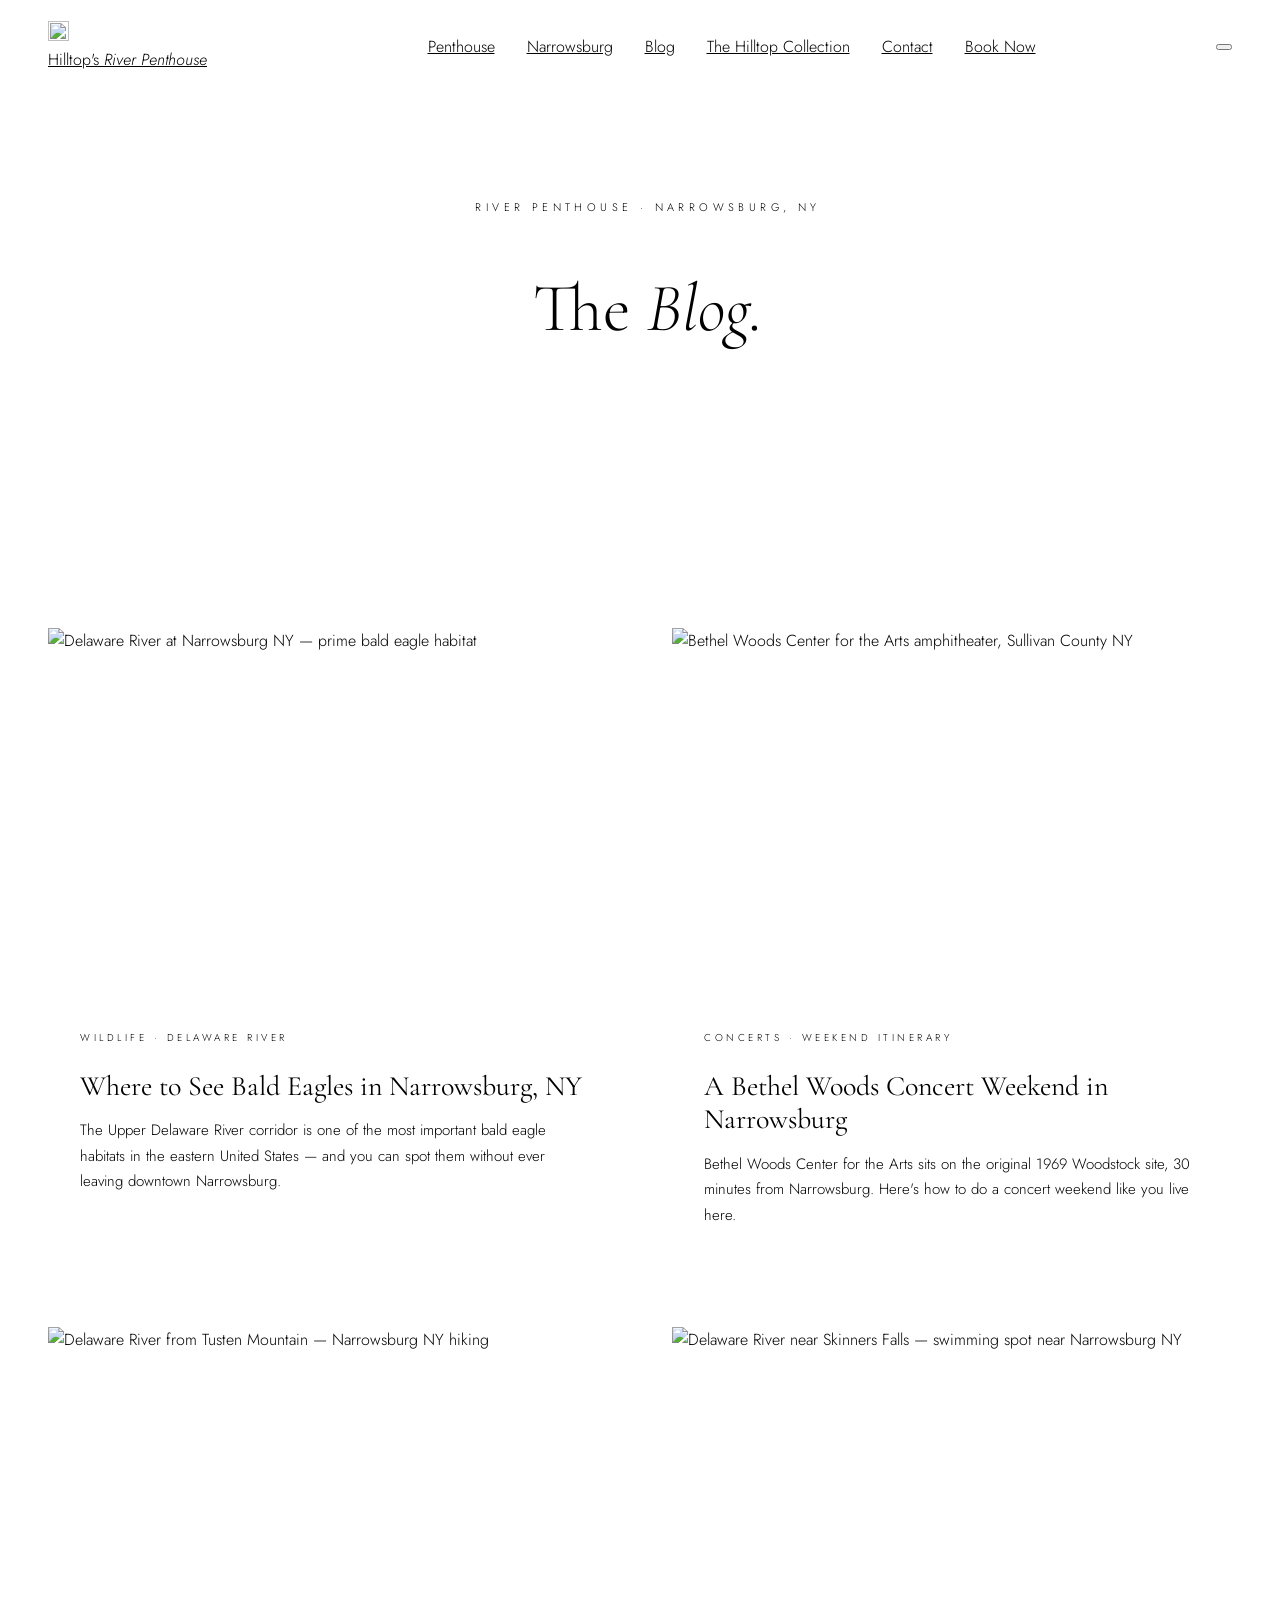
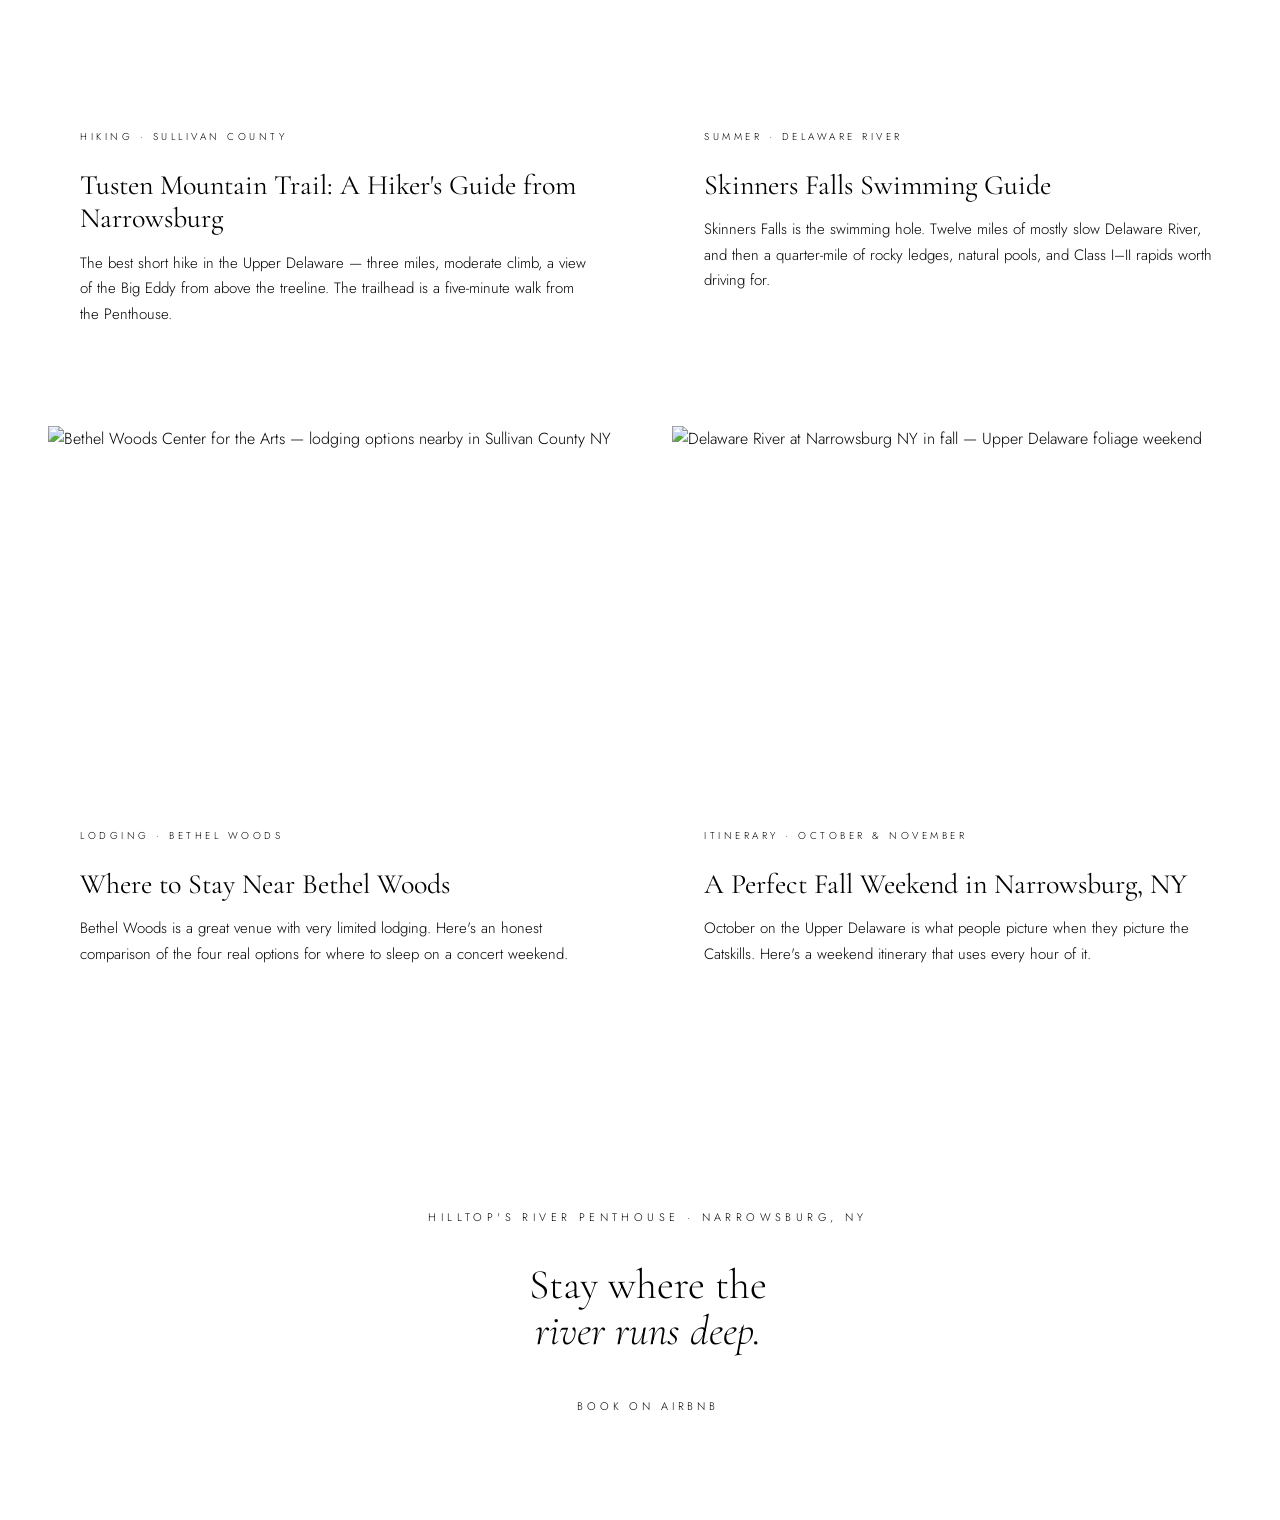
==== commit 3df5bdd0: "Link previews, a 404 page, Vercel Web Analytics, and one shared stylesheet - Link previews: the home" ====
--- a/riverpenthouse/blog/index.html
+++ b/riverpenthouse/blog/index.html
@@ -8,9 +8,10 @@
   <link rel="canonical" href="https://www.riverpenthouse.com/blog">
   <meta property="og:title" content="River Penthouse Blog · A Local Guide to Narrowsburg">
   <meta property="og:description" content="Local guide to Narrowsburg NY, the Delaware River, and Sullivan County Catskills.">
-  <meta property="og:image" content="https://www.riverpenthouse.com/img/hero.webp">
+  <meta property="og:image" content="https://www.riverpenthouse.com/img/og/river.jpg">
   <meta property="og:type" content="website">
   <meta property="og:url" content="https://www.riverpenthouse.com/blog">
+  <meta name="twitter:card" content="summary_large_image">
   <script type="application/ld+json">
   {
     "@context": "https://schema.org",
@@ -71,23 +72,6 @@
   </script>
   <link href="https://fonts.googleapis.com/css2?family=Cormorant+Garamond:ital,wght@0,300;0,400;0,600;1,300;1,400;1,600&family=Jost:wght@200;300;400&display=swap" rel="stylesheet">
   <style>
-    *, *::before, *::after { box-sizing: border-box; margin: 0; padding: 0; }
-    :root {
-      --cream: #f9f6f1;
-      --cream-dark: #f0ebe3;
-      --sand: #e0d8cc;
-      --river: #6b8f9e;
-      --river-deep: #3d6170;
-      --river-light: #a8c4ce;
-      --ink: #161513;
-      --ink-soft: #24211d;
-      --stone: #8a8478;
-      --stone-light: #b5b0a8;
-      --gold: #c89b5e;
-      --gold-light: #dcb57e;
-      --white: #ffffff;
-    }
-    html { scroll-behavior: smooth; }
     body { background: var(--cream); color: var(--ink); font-family: 'Jost', sans-serif; font-weight: 300; overflow-x: hidden; width: 100%; line-height: 1.6; }
     img { max-width: 100%; height: auto; display: block; }
     a { color: inherit; }
@@ -95,27 +79,12 @@
     /* NAV */
     .site-nav { position: fixed; top: 0; left: 0; right: 0; z-index: 1000; padding: 18px 48px; display: flex; align-items: center; justify-content: space-between; transition: background 0.4s ease, box-shadow 0.4s ease; }
     .site-nav.scrolled { background: rgba(22,21,19,0.92); backdrop-filter: blur(12px); -webkit-backdrop-filter: blur(12px); box-shadow: 0 1px 0 rgba(255,255,255,0.06); }
-    .nav-logo { font-family: 'Cormorant Garamond', serif; font-weight: 300; font-size: 18px; color: var(--white); text-decoration: none; letter-spacing: 0.02em; flex-shrink: 0; }
-    .nav-logo em { font-style: italic; color: var(--gold-light); }
-    .nav-logo { display: inline-flex; align-items: center; gap: 10px; }
-    .nav-mark { display: block; width: auto; height: 26px; }
     .nav-links { display: flex; align-items: center; gap: 32px; list-style: none; }
-    .nav-links a { font-family: 'Jost', sans-serif; font-weight: 200; font-size: 10px; letter-spacing: 0.35em; text-transform: uppercase; color: rgba(255,255,255,0.65); text-decoration: none; transition: color 0.2s ease; }
-    .nav-links a:hover { color: var(--white); }
-    .nav-links a.active { color: var(--white); }
-    .nav-links .nav-book a { color: var(--gold-light); border-bottom: 1px solid rgba(200,155,94,0.4); padding-bottom: 2px; }
-    .nav-links .nav-book a:hover { color: var(--gold); border-color: var(--gold); }
-    .nav-toggle { display: none; flex-direction: column; gap: 5px; cursor: pointer; padding: 4px; background: none; border: none; }
-    .nav-toggle span { display: block; width: 22px; height: 1px; background: rgba(255,255,255,0.7); transition: all 0.3s ease; }
-    .nav-toggle.open span:nth-child(1) { transform: translateY(6px) rotate(45deg); }
-    .nav-toggle.open span:nth-child(2) { opacity: 0; }
-    .nav-toggle.open span:nth-child(3) { transform: translateY(-6px) rotate(-45deg); }
     .nav-mobile { display: none; position: fixed; top: 64px; left: 0; right: 0; background: rgba(22,21,19,0.98); backdrop-filter: blur(12px); z-index: 999; padding: 20px 32px 36px; transform: translateY(-100%); transition: transform 0.35s ease; }
     .nav-mobile.open { transform: translateY(0); }
     .nav-mobile ul { list-style: none; }
     .nav-mobile li { padding: 14px 0; border-bottom: 1px solid rgba(255,255,255,0.08); }
     .nav-mobile a { font-family: 'Jost', sans-serif; font-weight: 300; font-size: 13px; letter-spacing: 0.2em; text-transform: uppercase; color: rgba(255,255,255,0.85); text-decoration: none; }
-    .nav-mobile .nav-book-mobile a { color: var(--gold-light); }
 
     /* TYPOGRAPHY */
     .section-eyebrow { font-family: 'Jost', sans-serif; font-weight: 300; font-size: 11px; letter-spacing: 0.4em; text-transform: uppercase; color: var(--stone); }
@@ -192,15 +161,11 @@
 
     /* The full nav needs about 1,090px with the logo; below that it would overlap. */
     @media (max-width: 1100px) {
-      .nav-links { display: none; }
-      .nav-toggle { display: flex; }
       .nav-mobile { display: block; }
     }
 
     @media (max-width: 768px) {
       .site-nav { padding: 14px 20px; }
-      .nav-links { display: none; }
-      .nav-toggle { display: flex; }
       .nav-mobile { display: block; }
       .post-hero { height: auto; min-height: 360px; max-height: none; padding-top: 64px; }
       .post-hero-content { padding: 48px 24px 36px; }
@@ -218,12 +183,16 @@
       .post-cta-title { font-size: 32px; }
     }
 </style>
+  <link rel="stylesheet" href="/css/site.css">
     <link rel="icon" type="image/x-icon" href="/favicon.ico">
     <link rel="icon" type="image/svg+xml" href="/favicon.svg">
     <link rel="icon" type="image/png" sizes="32x32" href="/favicon-32x32.png">
     <link rel="icon" type="image/png" sizes="16x16" href="/favicon-16x16.png">
     <link rel="apple-touch-icon" sizes="180x180" href="/apple-touch-icon.png">
     <link rel="manifest" href="/manifest.json">
+  <!-- Vercel Web Analytics: cookieless page views; switched on in the Vercel dashboard. -->
+  <script>window.va = window.va || function () { (window.vaq = window.vaq || []).push(arguments); };</script>
+  <script defer src="/_vercel/insights/script.js"></script>
 </head>
 <body>
   <nav class="site-nav" id="siteNav">
